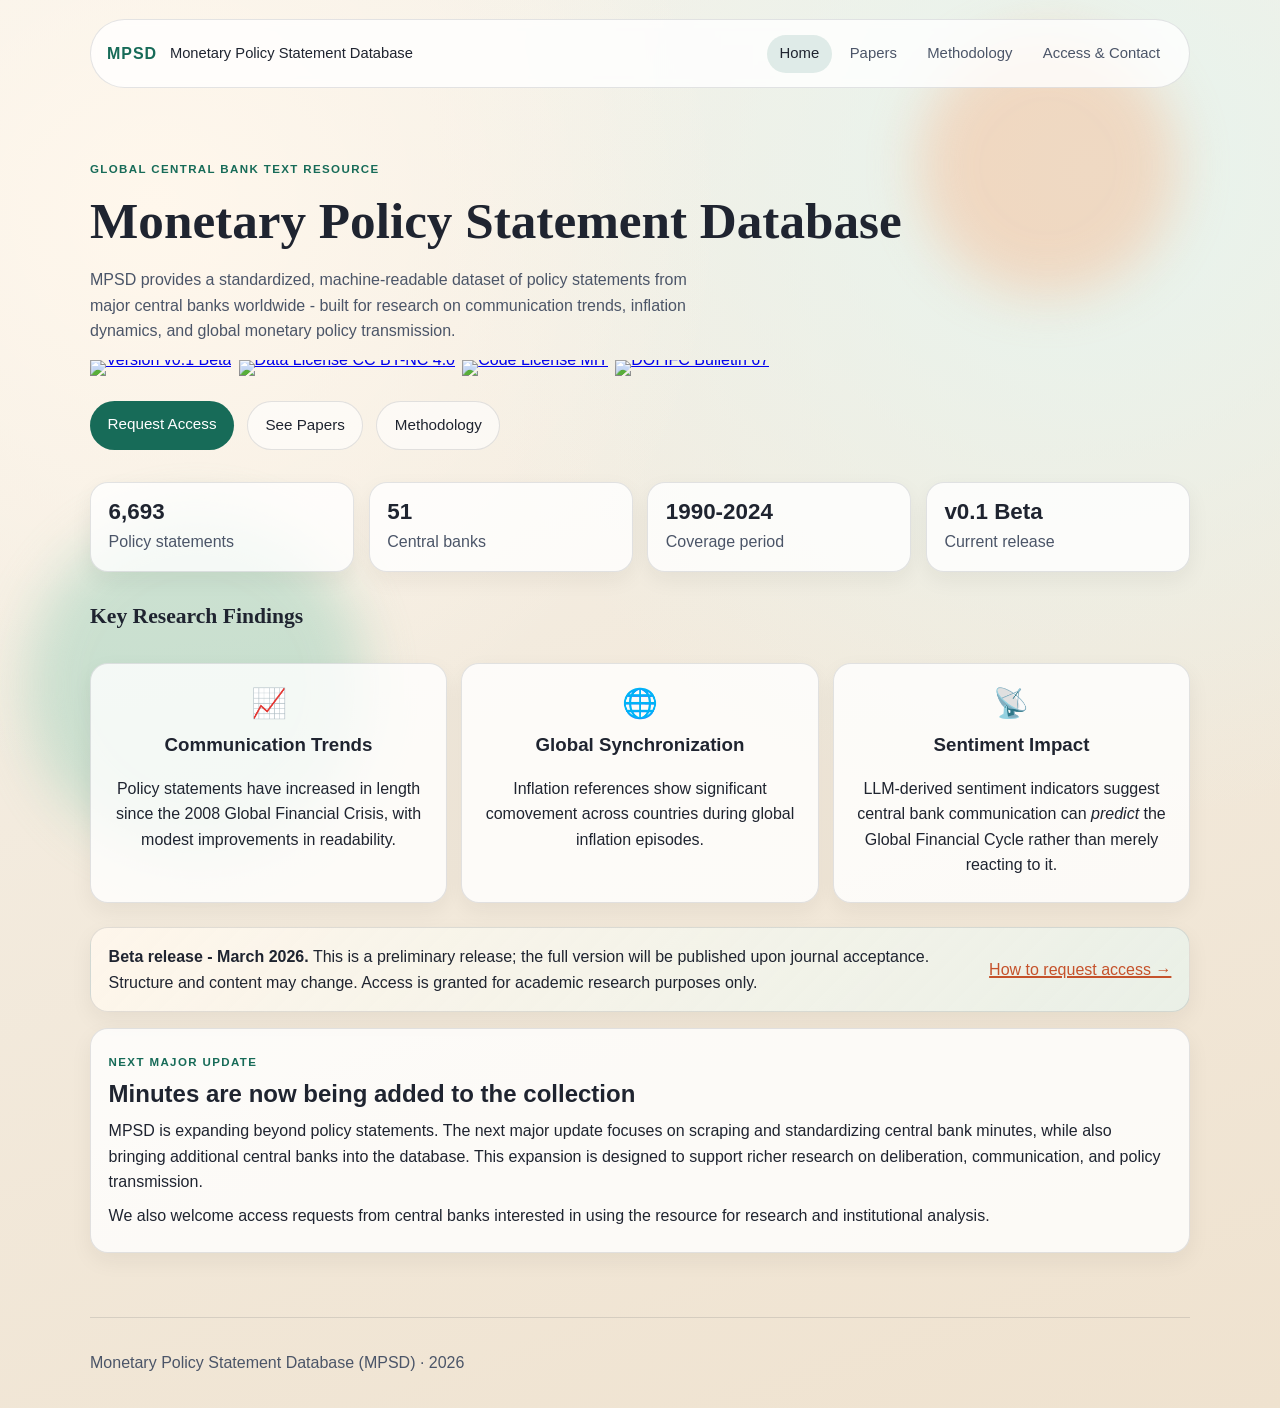
==== index.html @ db3ce512 "upd" ====
<!DOCTYPE html>
<html lang="en">
<head>
  <meta charset="UTF-8" />
  <meta name="viewport" content="width=device-width, initial-scale=1.0" />
  <meta name="description" content="Monetary Policy Statement Database (MPSD): global central bank communication data for research." />
  <title>MPSD | Monetary Policy Statement Database</title>
  <link rel="stylesheet" href="assets/styles.css" />
</head>
<body data-page="home">
  <div class="bg-orb orb-1" aria-hidden="true"></div>
  <div class="bg-orb orb-2" aria-hidden="true"></div>

  <header class="site-header">
    <a class="brand" href="index.html">
      <span class="brand-mark">MPSD</span>
      <span class="brand-text">Monetary Policy Statement Database</span>
    </a>
    <button class="menu-toggle" aria-label="Toggle navigation" aria-expanded="false">Menu</button>
    <nav class="nav" id="site-nav">
      <a href="index.html" class="active">Home</a>
      <a href="papers.html">Papers</a>
      <a href="methodology.html">Methodology</a>
      <a href="contact.html">Access & Contact</a>
    </nav>
  </header>

  <main>
    <section class="hero reveal">
      <p class="eyebrow">Global Central Bank Text Resource</p>
      <h1>Monetary Policy Statement Database</h1>
      <p class="lead">
        MPSD provides a standardized, machine-readable dataset of policy statements from major central banks worldwide -
        built for research on communication trends, inflation dynamics, and global monetary policy transmission.
      </p>
      <div class="badge-strip" aria-label="Version and license badges">
        <a href="https://github.com/CentralBankTexts/monetary-policy-statement-database" target="_blank" rel="noreferrer">
          <img src="https://img.shields.io/badge/version-v0.1%20Beta-blue" alt="Version v0.1 Beta" />
        </a>
        <a href="https://creativecommons.org/licenses/by-nc/4.0/" target="_blank" rel="noreferrer">
          <img src="https://img.shields.io/badge/Data%20License-CC%20BY--NC%204.0-lightgrey" alt="Data License CC BY-NC 4.0" />
        </a>
        <a href="https://opensource.org/licenses/MIT" target="_blank" rel="noreferrer">
          <img src="https://img.shields.io/badge/Code%20License-MIT-green" alt="Code License MIT" />
        </a>
        <a href="https://www.bis.org/ifc/publ/ifcb67_14.pdf" target="_blank" rel="noreferrer">
          <img src="https://img.shields.io/badge/DOI-IFC%20Bulletin%2067-orange" alt="DOI IFC Bulletin 67" />
        </a>
      </div>
      <div class="hero-actions">
        <a class="btn btn-primary" href="contact.html">Request Access</a>
        <a class="btn btn-ghost" href="papers.html">See Papers</a>
        <a class="btn btn-ghost" href="methodology.html">Methodology</a>
      </div>
    </section>

    <section class="stats reveal stagger">
      <article>
        <h2>6,693</h2>
        <p>Policy statements</p>
      </article>
      <article>
        <h2>51</h2>
        <p>Central banks</p>
      </article>
      <article>
        <h2>1990-2024</h2>
        <p>Coverage period</p>
      </article>
      <article>
        <h2>v0.1 Beta</h2>
        <p>Current release</p>
      </article>
    </section>

    <section class="section-heading reveal">
      <h2>Key Research Findings</h2>
    </section>

    <section class="grid-3 reveal stagger">
      <article class="card finding-card">
        <div class="finding-icon" aria-hidden="true">📈</div>
        <h3>Communication Trends</h3>
        <p>Policy statements have increased in length since the 2008 Global Financial Crisis, with modest improvements in readability.</p>
      </article>
      <article class="card finding-card">
        <div class="finding-icon" aria-hidden="true">🌐</div>
        <h3>Global Synchronization</h3>
        <p>Inflation references show significant comovement across countries during global inflation episodes.</p>
      </article>
      <article class="card finding-card">
        <div class="finding-icon" aria-hidden="true">📡</div>
        <h3>Sentiment Impact</h3>
        <p>LLM-derived sentiment indicators suggest central bank communication can <em>predict</em> the Global Financial Cycle rather than merely reacting to it.</p>
      </article>
    </section>

    <section class="beta-notice card reveal">
      <p>
        <strong>Beta release - March 2026.</strong>
        This is a preliminary release; the full version will be published upon journal acceptance.
        Structure and content may change. Access is granted for academic research purposes only.
      </p>
      <a class="text-link" href="contact.html">How to request access →</a>
    </section>

    <section class="card reveal">
      <p class="eyebrow">Next Major Update</p>
      <h2>Minutes are now being added to the collection</h2>
      <p>
        MPSD is expanding beyond policy statements. The next major update focuses on scraping and standardizing
        central bank minutes, while also bringing additional central banks into the database. This expansion is designed to support
        richer research on deliberation, communication, and policy transmission.
      </p>
      <p>
        We also welcome access requests from central banks interested in using the resource for research and institutional analysis.
      </p>
    </section>
  </main>

  <footer class="site-footer">
    <p>Monetary Policy Statement Database (MPSD) · <span id="year"></span></p>
  </footer>

  <script src="assets/main.js"></script>
</body>
</html>
---- assets/styles.css ----
:root {
  --bg: #f6f2ea;
  --bg-deep: #efe2cf;
  --surface: rgba(255, 255, 255, 0.8);
  --ink: #1f2430;
  --ink-soft: #4b5568;
  --accent: #176b58;
  --accent-2: #c5522b;
  --line: rgba(31, 36, 48, 0.12);
  --radius: 18px;
  --shadow: 0 20px 45px rgba(35, 30, 20, 0.12);
}

* {
  box-sizing: border-box;
}

html,
body {
  margin: 0;
  padding: 0;
}

body {
  font-family: "Trebuchet MS", "Segoe UI", "Calibri", sans-serif;
  color: var(--ink);
  background:
    radial-gradient(circle at 12% 15%, #fff7ec 0%, transparent 35%),
    radial-gradient(circle at 85% 12%, #e7f4ee 0%, transparent 40%),
    linear-gradient(160deg, var(--bg) 0%, var(--bg-deep) 100%);
  min-height: 100vh;
  line-height: 1.6;
  position: relative;
}

main {
  width: min(1100px, 92%);
  margin: 0 auto;
  padding: 2.5rem 0 4rem;
}

.bg-orb {
  position: fixed;
  border-radius: 50%;
  filter: blur(26px);
  opacity: 0.45;
  z-index: -1;
}

.orb-1 {
  width: 260px;
  height: 260px;
  background: #f8b88f;
  top: 4vh;
  right: 8vw;
}

.orb-2 {
  width: 340px;
  height: 340px;
  background: #96ceb8;
  bottom: 5vh;
  left: 2vw;
}

.site-header {
  width: min(1100px, 92%);
  margin: 1.2rem auto 0;
  padding: 0.9rem 1rem;
  border: 1px solid var(--line);
  border-radius: 999px;
  display: flex;
  align-items: center;
  justify-content: space-between;
  gap: 1rem;
  background: var(--surface);
  backdrop-filter: blur(5px);
  position: sticky;
  top: 0.8rem;
  z-index: 20;
}

.brand {
  color: inherit;
  text-decoration: none;
  display: flex;
  align-items: center;
  gap: 0.8rem;
}

.brand-mark {
  font-weight: 700;
  letter-spacing: 0.06em;
  color: var(--accent);
}

.brand-text {
  font-size: 0.92rem;
}

.nav {
  display: flex;
  gap: 0.3rem;
}

.nav a {
  text-decoration: none;
  color: var(--ink-soft);
  font-size: 0.93rem;
  padding: 0.45rem 0.8rem;
  border-radius: 999px;
  transition: 0.2s ease;
}

.nav a:hover,
.nav a.active {
  color: var(--ink);
  background: rgba(23, 107, 88, 0.12);
}

.menu-toggle {
  display: none;
  border: 1px solid var(--line);
  background: #fff;
  border-radius: 999px;
  padding: 0.35rem 0.8rem;
  font-family: inherit;
}

h1,
h2,
h3 {
  margin-top: 0;
  line-height: 1.2;
}

h1 {
  font-family: "Palatino Linotype", "Book Antiqua", Georgia, serif;
  font-size: clamp(2rem, 5vw, 3.2rem);
  margin-bottom: 0.8rem;
}

.hero {
  margin-top: 2rem;
}

.eyebrow {
  text-transform: uppercase;
  letter-spacing: 0.12em;
  font-size: 0.72rem;
  color: var(--accent);
  margin-bottom: 0.7rem;
  font-weight: 700;
}

.lead {
  color: var(--ink-soft);
  max-width: 70ch;
}

.meta-inline {
  margin: 0.55rem 0 0.7rem;
  font-size: 0.93rem;
  color: var(--ink-soft);
}

.badge-strip {
  display: flex;
  flex-wrap: wrap;
  gap: 0.45rem;
  margin: 0.75rem 0 1rem;
}

.badge-strip a {
  display: inline-flex;
  line-height: 0;
  border-radius: 999px;
  transition: transform 0.18s ease, box-shadow 0.18s ease;
}

.badge-strip a:hover {
  transform: translateY(-1px);
  box-shadow: 0 10px 20px rgba(40, 35, 24, 0.15);
}

.badge-strip img {
  height: 22px;
}

.hero-actions {
  margin-top: 1.2rem;
  display: flex;
  gap: 0.8rem;
  flex-wrap: wrap;
}

.btn {
  display: inline-block;
  border-radius: 999px;
  text-decoration: none;
  padding: 0.7rem 1.1rem;
  font-size: 0.95rem;
  transition: transform 0.18s ease, box-shadow 0.18s ease;
}

.btn:hover {
  transform: translateY(-1px);
  box-shadow: var(--shadow);
}

.btn-primary {
  background: var(--accent);
  color: #fff;
}

.btn-ghost {
  border: 1px solid var(--line);
  color: var(--ink);
  background: rgba(255, 255, 255, 0.6);
}

.text-link {
  color: var(--accent-2);
  text-decoration-thickness: 2px;
}

.stats {
  margin-top: 2rem;
  display: grid;
  grid-template-columns: repeat(4, minmax(0, 1fr));
  gap: 0.9rem;
}

.stats article,
.card,
.paper-card,
.filters {
  border: 1px solid var(--line);
  border-radius: var(--radius);
  padding: 1rem 1.1rem;
  background: var(--surface);
  box-shadow: 0 8px 22px rgba(40, 35, 24, 0.06);
}

.card {
  margin-top: 1rem;
}

.card h2 {
  margin-bottom: 0.6rem;
}

.card p {
  margin: 0.5rem 0;
}

.stats h2 {
  font-size: 1.4rem;
  margin-bottom: 0.2rem;
}

.stats p {
  margin: 0;
  color: var(--ink-soft);
}

.grid-2 {
  margin-top: 1.2rem;
  display: grid;
  grid-template-columns: repeat(2, minmax(0, 1fr));
  gap: 0.9rem;
}

.grid-3 {
  margin-top: 1rem;
  display: grid;
  grid-template-columns: repeat(3, minmax(0, 1fr));
  gap: 0.9rem;
}

.section-heading {
  margin-top: 2rem;
  margin-bottom: 0.1rem;
}

.section-heading h2 {
  font-size: 1.35rem;
  font-family: "Palatino Linotype", "Book Antiqua", Georgia, serif;
}

.finding-card {
  text-align: center;
}

.finding-icon {
  font-size: 1.8rem;
  margin-bottom: 0.5rem;
}

.beta-notice {
  margin-top: 1.5rem;
  background: linear-gradient(135deg, rgba(255, 247, 236, 0.9), rgba(231, 244, 238, 0.7));
  display: flex;
  align-items: center;
  justify-content: space-between;
  gap: 1rem;
  flex-wrap: wrap;
}

.beta-notice p {
  margin: 0;
  flex: 1;
}

.access-steps {
  margin-top: 0.5rem;
}

.steps-list {
  list-style: none;
  padding: 0;
  margin: 0 0 1.2rem 0;
  display: grid;
  gap: 1rem;
}

.steps-list li {
  display: flex;
  gap: 1rem;
  align-items: flex-start;
}

.step-num {
  flex-shrink: 0;
  width: 2rem;
  height: 2rem;
  background: var(--accent);
  color: #fff;
  border-radius: 50%;
  display: flex;
  align-items: center;
  justify-content: center;
  font-weight: 700;
  font-size: 0.9rem;
}

.steps-list p {
  margin: 0.2rem 0 0;
  color: var(--ink-soft);
  font-size: 0.93rem;
}

.citation-text {
  background: rgba(23, 107, 88, 0.06);
  border-left: 3px solid var(--accent);
  padding: 0.6rem 0.85rem;
  border-radius: 0 8px 8px 0;
  margin: 0.6rem 0;
}

.citation-grid {
  margin-top: 0.5rem;
  display: grid;
  grid-template-columns: 1fr 1fr;
  gap: 0.9rem;
  align-items: start;
}

.citation-prose,
.citation-bibtex {
  height: 100%;
}

.citation-note {
  margin-top: 0.8rem;
  font-size: 0.88rem;
  color: var(--ink-soft);
  font-style: italic;
}

.card ul,
.card ol {
  padding-left: 1.2rem;
}

.toc-card {
  background: linear-gradient(135deg, rgba(255, 255, 255, 0.88), rgba(231, 244, 238, 0.68));
}

.toc-list {
  list-style: none;
  padding-left: 0;
  margin: 0;
  display: grid;
  grid-template-columns: repeat(2, minmax(0, 1fr));
  gap: 0.5rem;
}

.toc-list li {
  margin: 0;
}

.toc-list a {
  display: block;
  border: 1px solid var(--line);
  border-radius: 999px;
  padding: 0.4rem 0.75rem;
  background: rgba(255, 255, 255, 0.82);
  text-decoration: none;
}

.citation-block {
  margin: 0.8rem 0;
  white-space: pre-wrap;
  word-break: break-word;
  border: 1px solid var(--line);
  border-radius: 12px;
  padding: 0.75rem;
  background: rgba(255, 255, 255, 0.65);
  font-family: "Consolas", "Courier New", monospace;
  font-size: 0.86rem;
  line-height: 1.45;
}

.page-intro {
  margin-top: 1.8rem;
}

.filters {
  margin-top: 1rem;
  display: grid;
  grid-template-columns: auto 1fr auto 220px;
  gap: 0.6rem;
  align-items: center;
}

input,
select {
  width: 100%;
  border: 1px solid var(--line);
  border-radius: 12px;
  padding: 0.55rem 0.7rem;
  font: inherit;
  background: #fff;
}

.paper-meta {
  margin-top: 0.7rem;
}

.papers-list {
  margin-top: 0.8rem;
  display: grid;
  grid-template-columns: repeat(2, minmax(0, 1fr));
  gap: 0.9rem;
}

.paper-card {
  display: grid;
  gap: 0.45rem;
}

.paper-card h3 {
  margin-bottom: 0.2rem;
  font-size: 1.05rem;
}

.paper-authors,
.paper-journal {
  color: var(--ink-soft);
  font-size: 0.93rem;
}

.paper-tags {
  display: flex;
  flex-wrap: wrap;
  gap: 0.35rem;
}

.paper-tags span,
.paper-type {
  display: inline-block;
  font-size: 0.76rem;
  padding: 0.16rem 0.55rem;
  border-radius: 999px;
  background: rgba(23, 107, 88, 0.12);
}

.paper-type {
  background: rgba(197, 82, 43, 0.14);
}

.site-footer {
  width: min(1100px, 92%);
  margin: 0 auto 2rem;
  border-top: 1px solid var(--line);
  color: var(--ink-soft);
  padding-top: 1rem;
}

.reveal {
  opacity: 0;
  transform: translateY(14px);
  animation: reveal 0.5s ease forwards;
}

.stagger > * {
  opacity: 0;
  transform: translateY(10px);
  animation: reveal 0.45s ease forwards;
}

.stagger > *:nth-child(1) { animation-delay: 0.08s; }
.stagger > *:nth-child(2) { animation-delay: 0.16s; }
.stagger > *:nth-child(3) { animation-delay: 0.24s; }
.stagger > *:nth-child(4) { animation-delay: 0.32s; }
.stagger > *:nth-child(5) { animation-delay: 0.40s; }
.stagger > *:nth-child(6) { animation-delay: 0.48s; }

@keyframes reveal {
  to {
    opacity: 1;
    transform: translateY(0);
  }
}

@media (max-width: 900px) {
  .stats,
  .grid-2,
  .grid-3,
  .citation-grid,
  .papers-list {
    grid-template-columns: 1fr;
  }

  .beta-notice {
    flex-direction: column;
  }

  .filters {
    grid-template-columns: 1fr;
  }

  .site-header {
    border-radius: 16px;
    align-items: flex-start;
    flex-wrap: wrap;
  }

  .menu-toggle {
    display: inline-block;
    margin-left: auto;
  }

  .nav {
    width: 100%;
    display: none;
    flex-direction: column;
    gap: 0.2rem;
  }

  .nav.open {
    display: flex;
  }

  .toc-list {
    grid-template-columns: 1fr;
  }
}
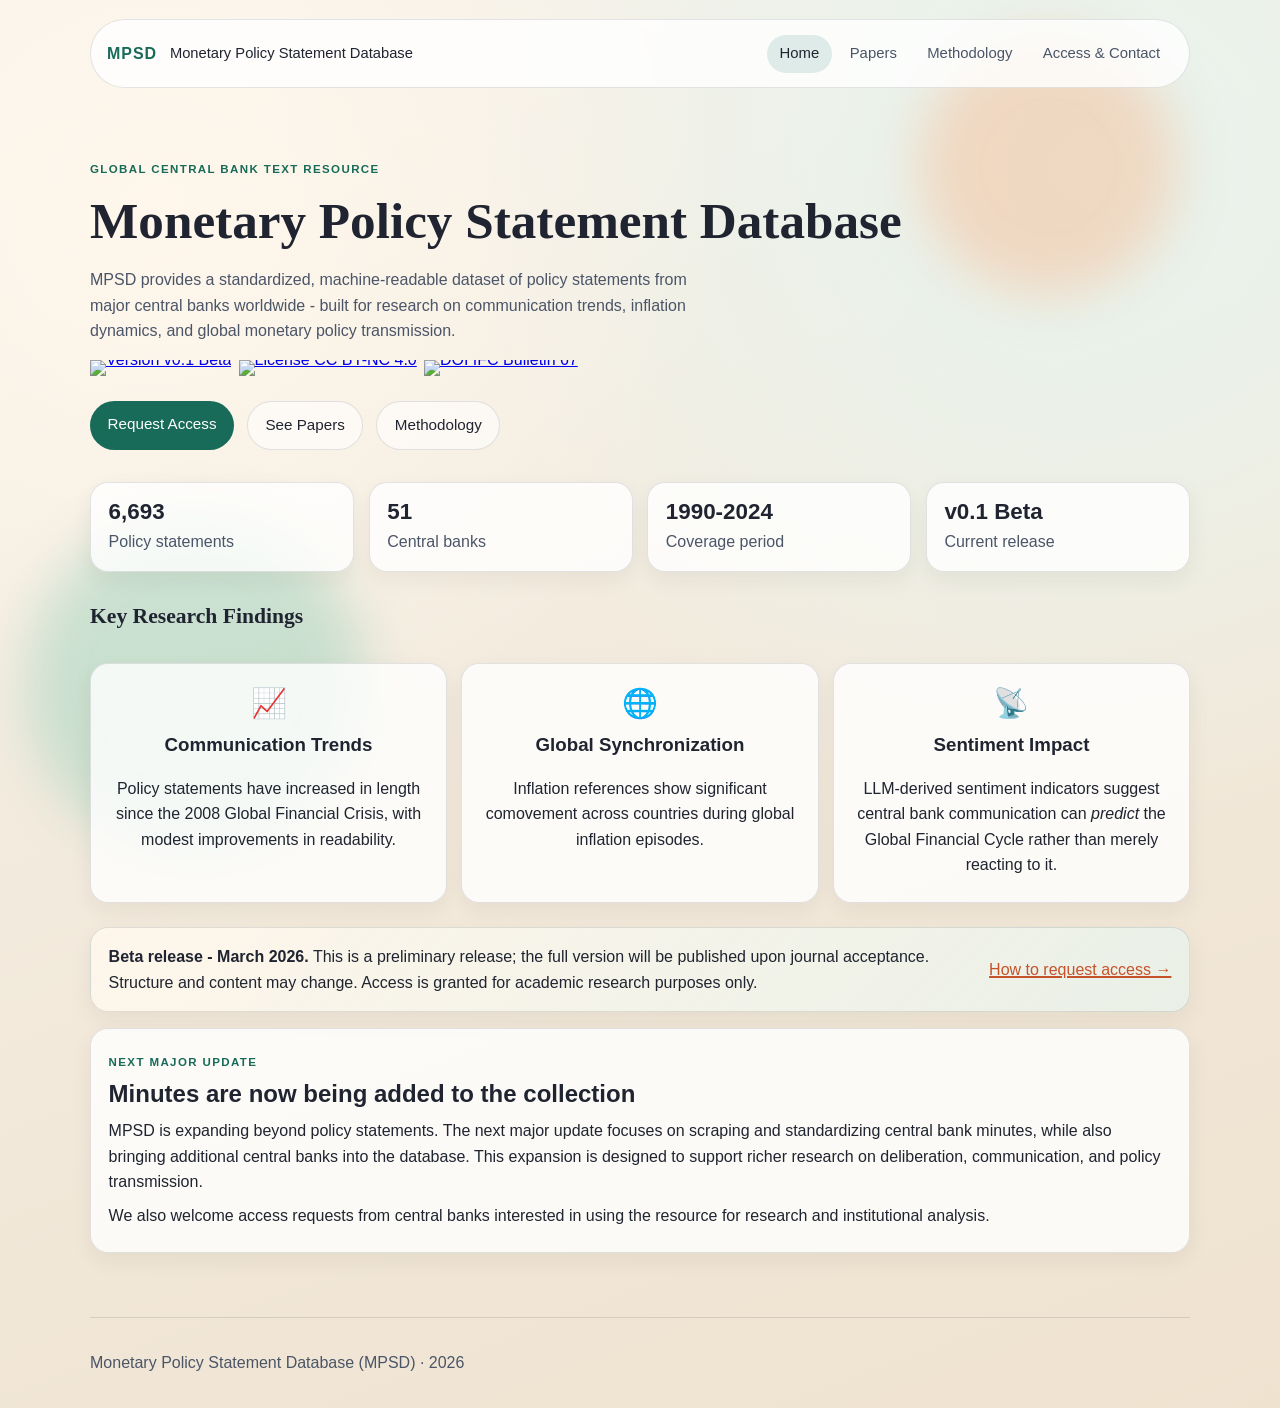
==== commit 7920b900: "license: unify to single CC BY-NC 4.0 covering data and text" ====
--- a/index.html
+++ b/index.html
@@ -38,10 +38,7 @@
           <img src="https://img.shields.io/badge/version-v0.1%20Beta-blue" alt="Version v0.1 Beta" />
         </a>
         <a href="https://creativecommons.org/licenses/by-nc/4.0/" target="_blank" rel="noreferrer">
-          <img src="https://img.shields.io/badge/Data%20License-CC%20BY--NC%204.0-lightgrey" alt="Data License CC BY-NC 4.0" />
-        </a>
-        <a href="https://opensource.org/licenses/MIT" target="_blank" rel="noreferrer">
-          <img src="https://img.shields.io/badge/Code%20License-MIT-green" alt="Code License MIT" />
+          <img src="https://img.shields.io/badge/License-CC%20BY--NC%204.0-lightgrey" alt="License CC BY-NC 4.0" />
         </a>
         <a href="https://www.bis.org/ifc/publ/ifcb67_14.pdf" target="_blank" rel="noreferrer">
           <img src="https://img.shields.io/badge/DOI-IFC%20Bulletin%2067-orange" alt="DOI IFC Bulletin 67" />
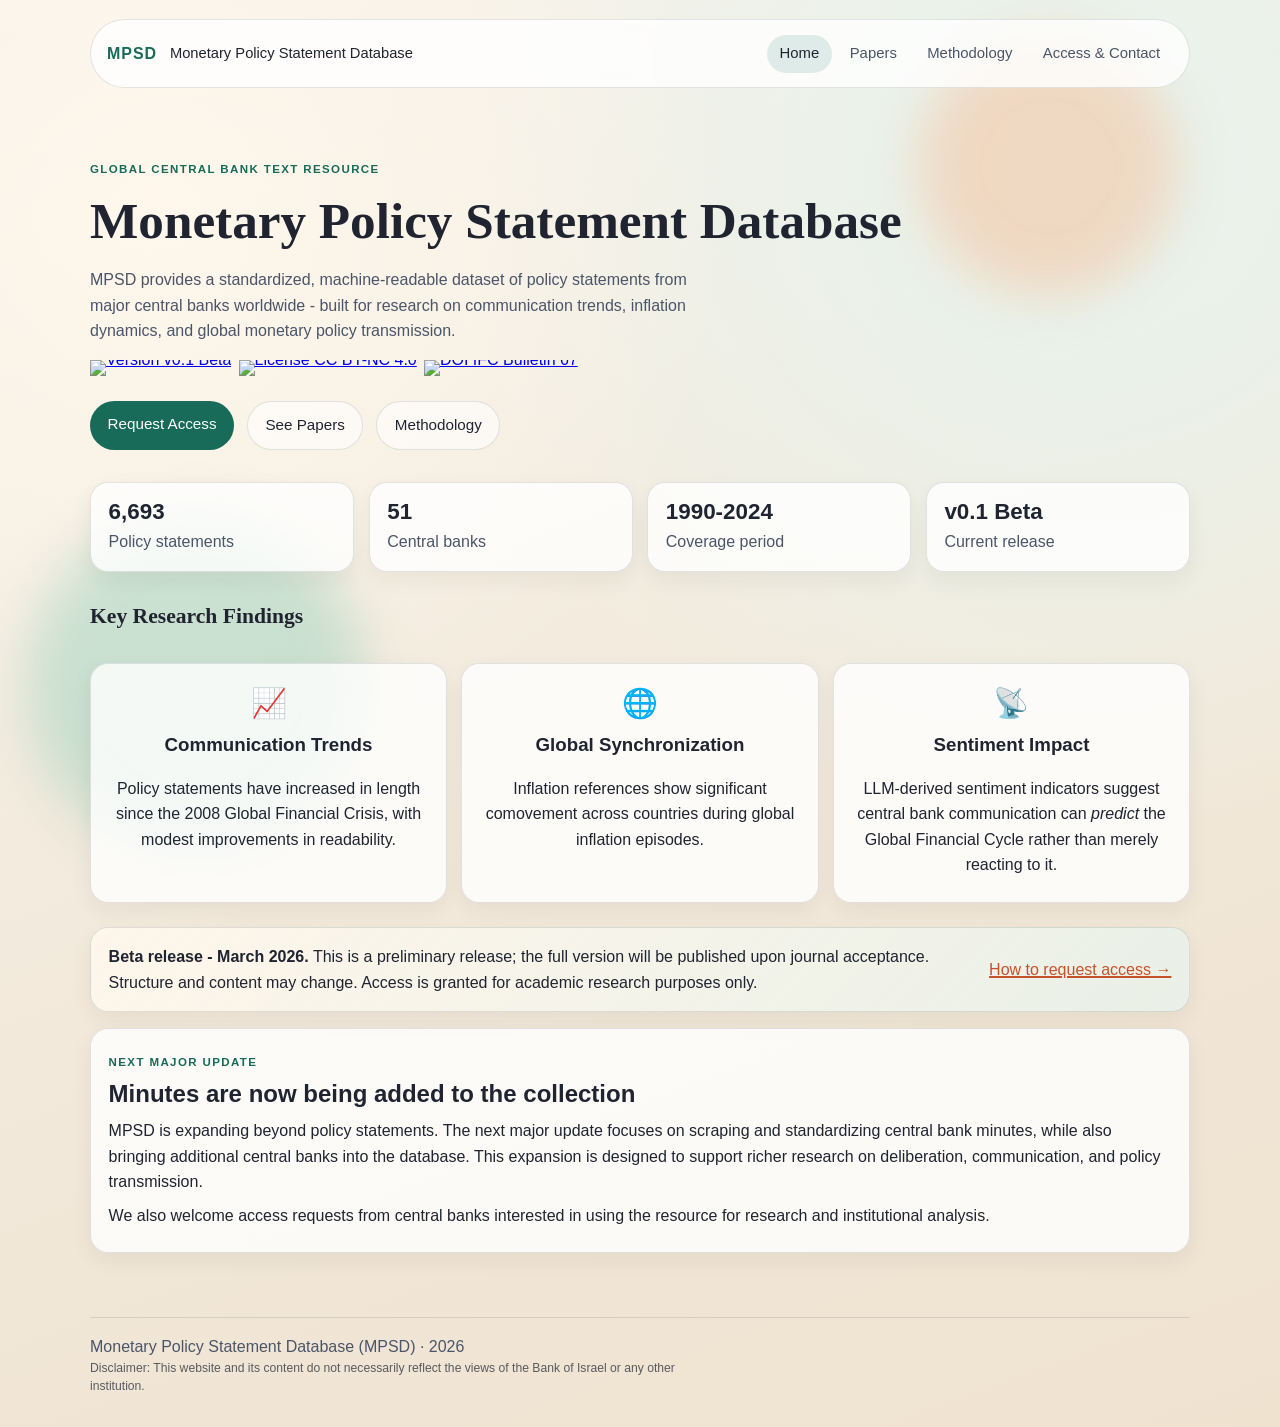
==== commit 8dd3932b: "ui: add footer disclaimer across site pages" ====
--- a/index.html
+++ b/index.html
@@ -117,6 +117,7 @@
 
   <footer class="site-footer">
     <p>Monetary Policy Statement Database (MPSD) · <span id="year"></span></p>
+    <p class="site-disclaimer">Disclaimer: This website and its content do not necessarily reflect the views of the Bank of Israel or any other institution.</p>
   </footer>
 
   <script src="assets/main.js"></script>
--- a/assets/styles.css
+++ b/assets/styles.css
@@ -498,6 +498,18 @@
   padding-top: 1rem;
 }
 
+.site-footer p {
+  margin: 0;
+}
+
+.site-disclaimer {
+  margin-top: 0.45rem;
+  font-size: 0.76rem;
+  line-height: 1.45;
+  color: rgba(31, 36, 48, 0.72);
+  max-width: 90ch;
+}
+
 .reveal {
   opacity: 0;
   transform: translateY(14px);
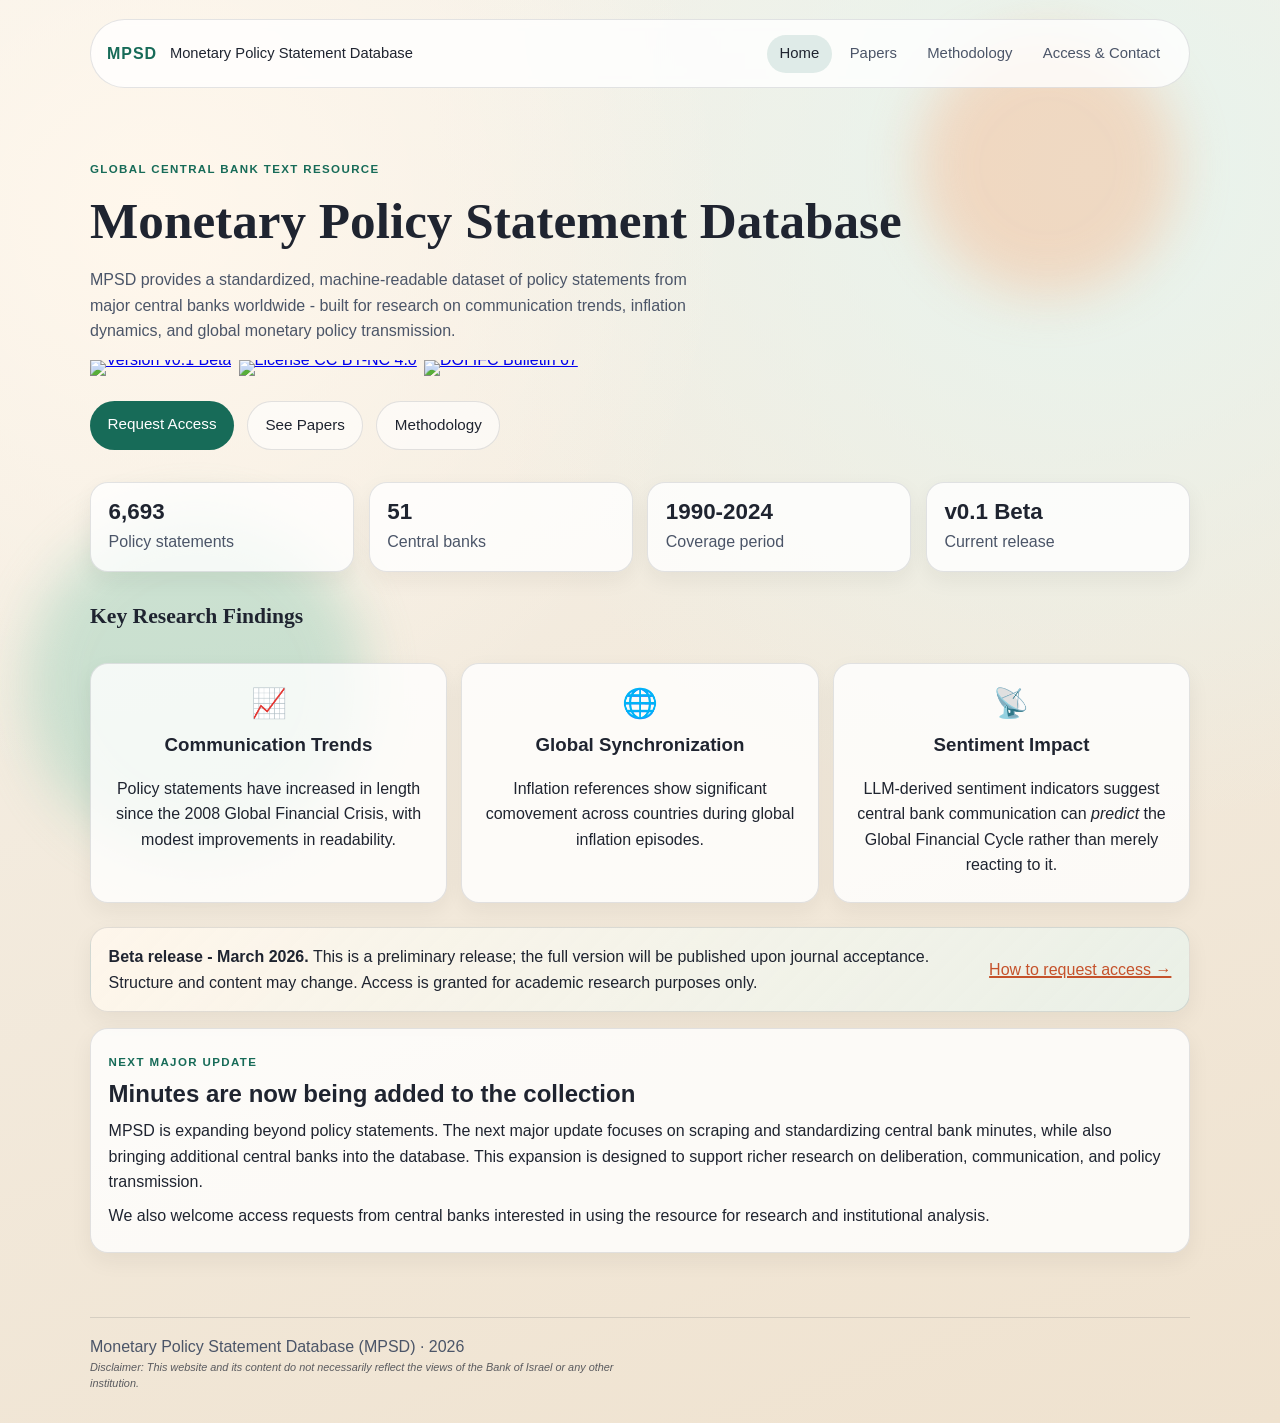
==== commit 7a1af072: "fix: bust CSS cache with versioned stylesheet URL" ====
--- a/index.html
+++ b/index.html
@@ -5,7 +5,7 @@
   <meta name="viewport" content="width=device-width, initial-scale=1.0" />
   <meta name="description" content="Monetary Policy Statement Database (MPSD): global central bank communication data for research." />
   <title>MPSD | Monetary Policy Statement Database</title>
-  <link rel="stylesheet" href="assets/styles.css" />
+  <link rel="stylesheet" href="assets/styles.css?v=20260505" />
 </head>
 <body data-page="home">
   <div class="bg-orb orb-1" aria-hidden="true"></div>
--- a/assets/styles.css
+++ b/assets/styles.css
@@ -504,9 +504,10 @@
 
 .site-disclaimer {
   margin-top: 0.45rem;
-  font-size: 0.76rem;
+  font-size: 0.68rem;
   line-height: 1.45;
   color: rgba(31, 36, 48, 0.72);
+  font-style: italic;
   max-width: 90ch;
 }
 
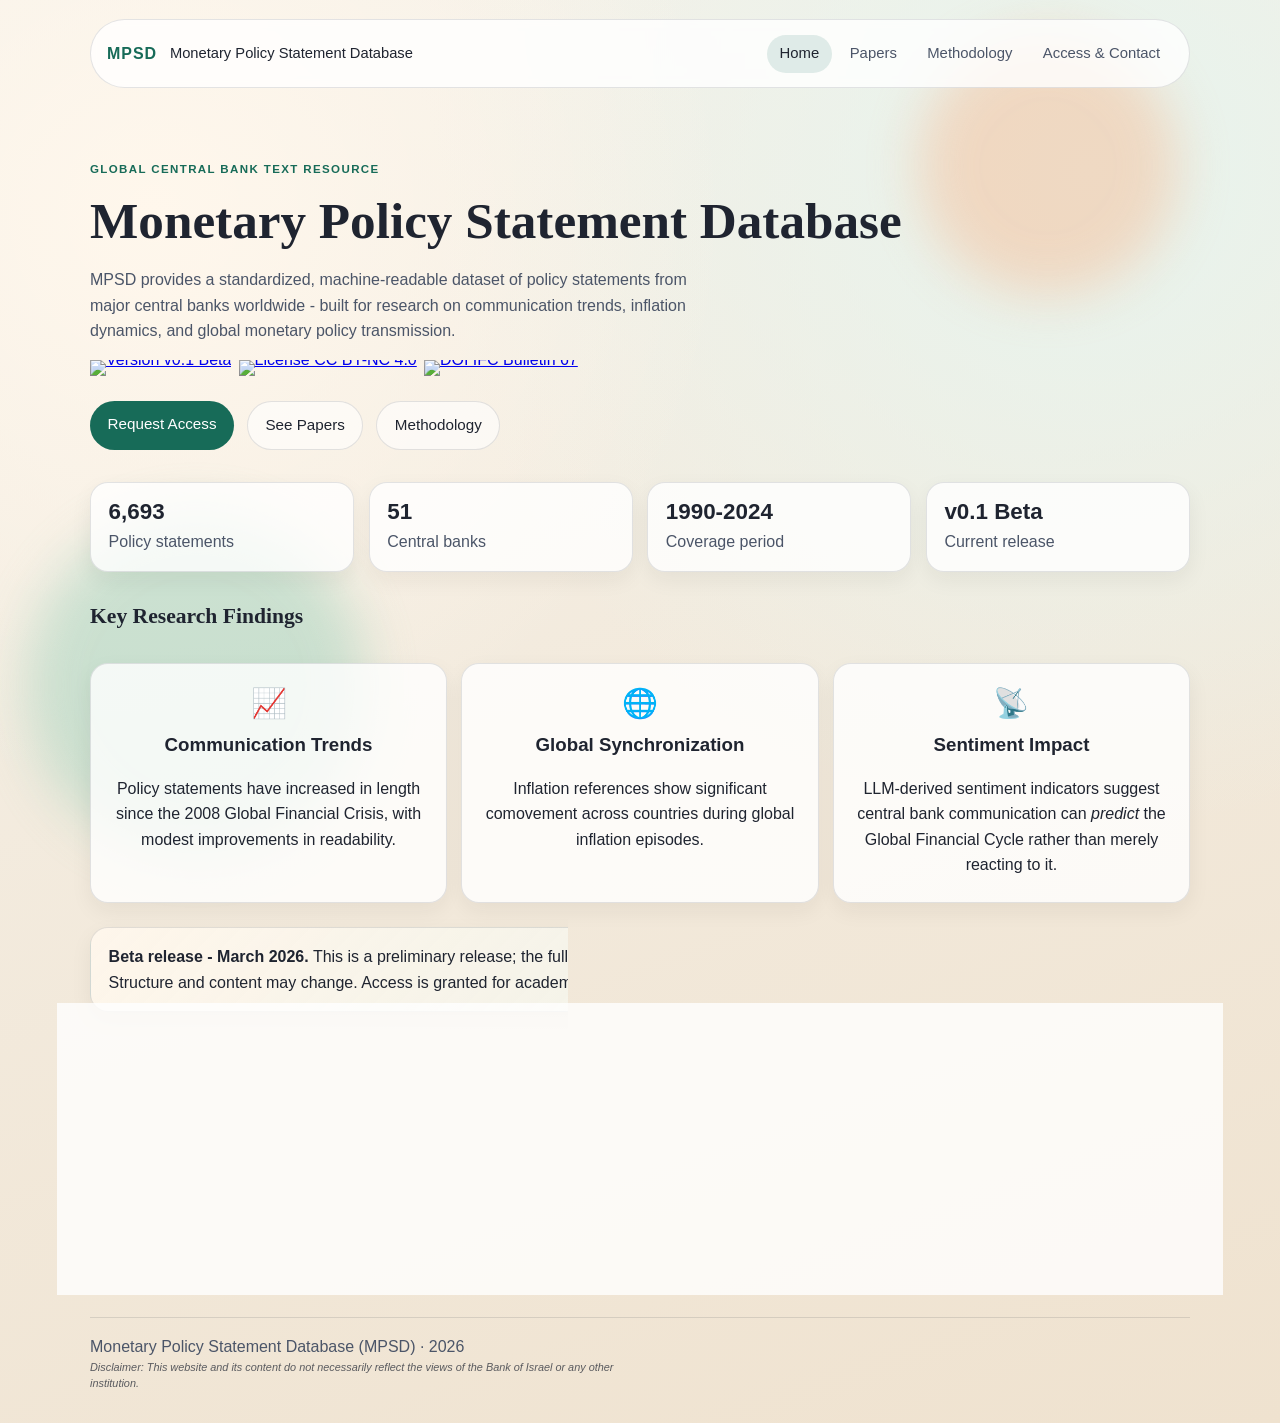
==== commit e3631fd9: "seo: add Google site verification meta tag to home page" ====
--- a/index.html
+++ b/index.html
@@ -4,6 +4,7 @@
   <meta charset="UTF-8" />
   <meta name="viewport" content="width=device-width, initial-scale=1.0" />
   <meta name="description" content="Monetary Policy Statement Database (MPSD): global central bank communication data for research." />
+  <meta name="google-site-verification" content="jaIWdc_g9oqgx-R1dUCGbzlecB7OwBMlACyxFp5HsFI" />
   <title>MPSD | Monetary Policy Statement Database</title>
   <link rel="stylesheet" href="assets/styles.css?v=20260505" />
 </head>
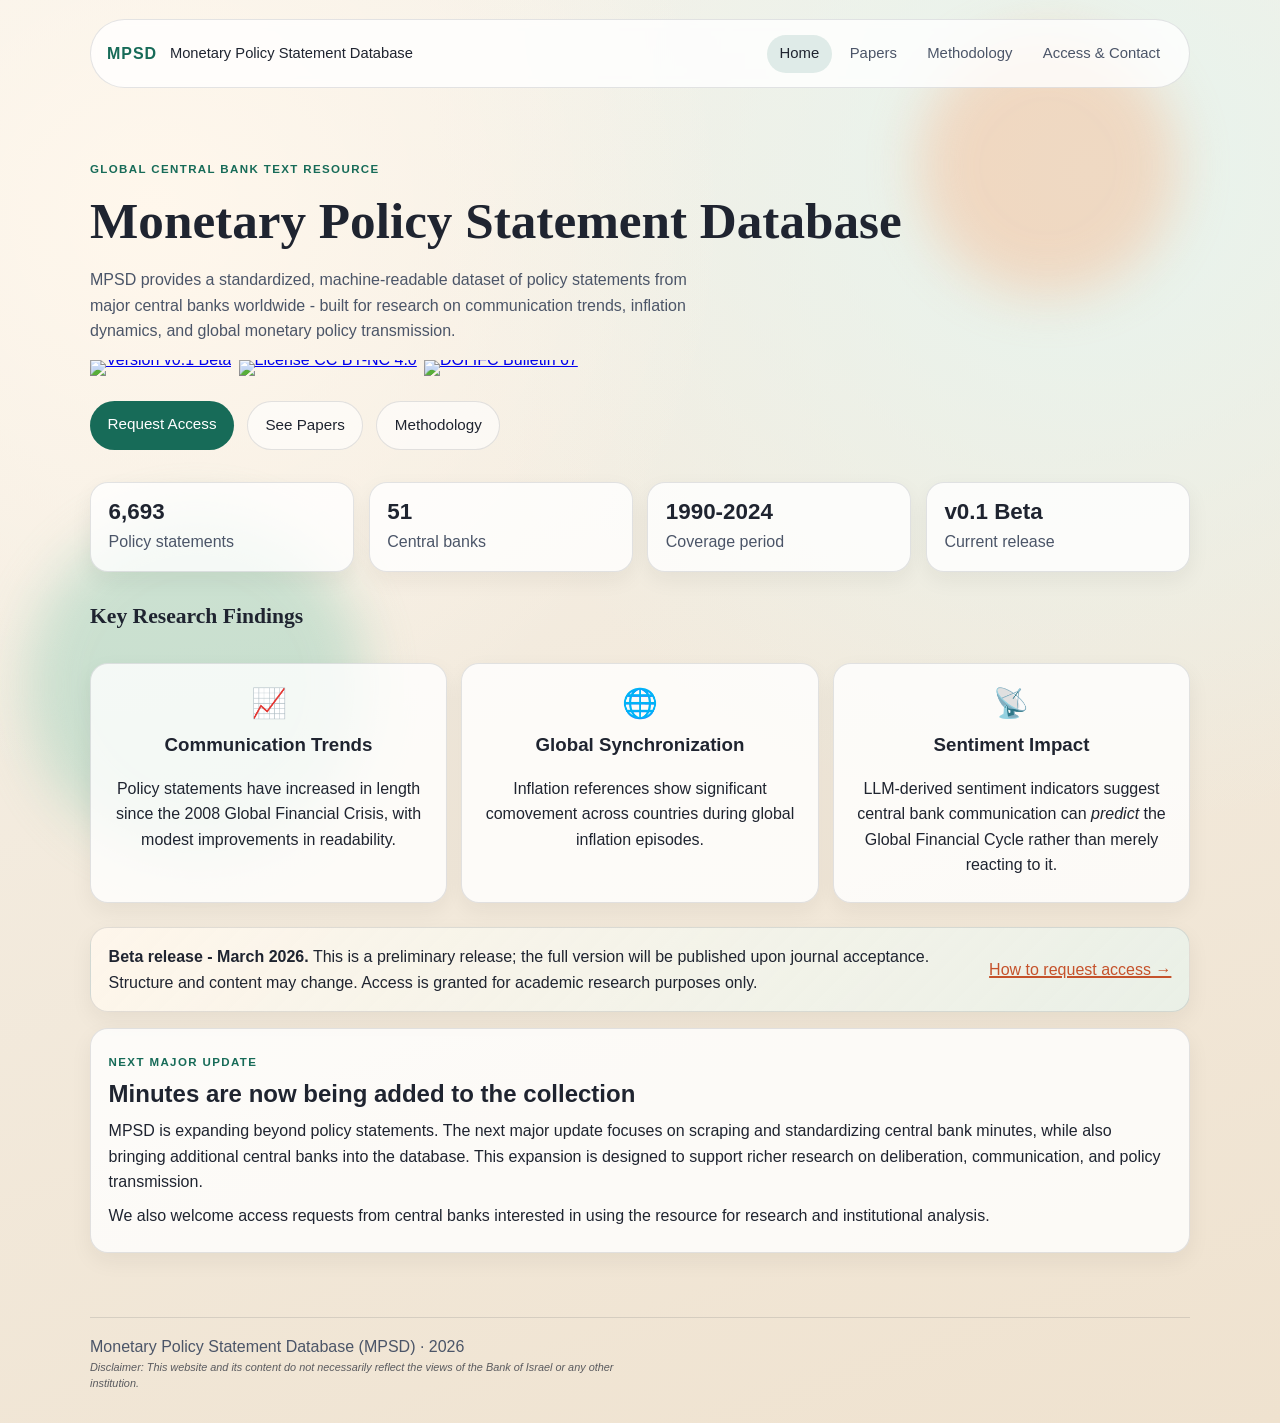
==== commit 2399fa83: "ui: set favicon.jpg as site favicon across pages" ====
--- a/index.html
+++ b/index.html
@@ -6,6 +6,8 @@
   <meta name="description" content="Monetary Policy Statement Database (MPSD): global central bank communication data for research." />
   <meta name="google-site-verification" content="jaIWdc_g9oqgx-R1dUCGbzlecB7OwBMlACyxFp5HsFI" />
   <title>MPSD | Monetary Policy Statement Database</title>
+  <link rel="icon" type="image/jpeg" href="favicon.jpg" />
+  <link rel="shortcut icon" type="image/jpeg" href="favicon.jpg" />
   <link rel="stylesheet" href="assets/styles.css?v=20260505" />
 </head>
 <body data-page="home">
